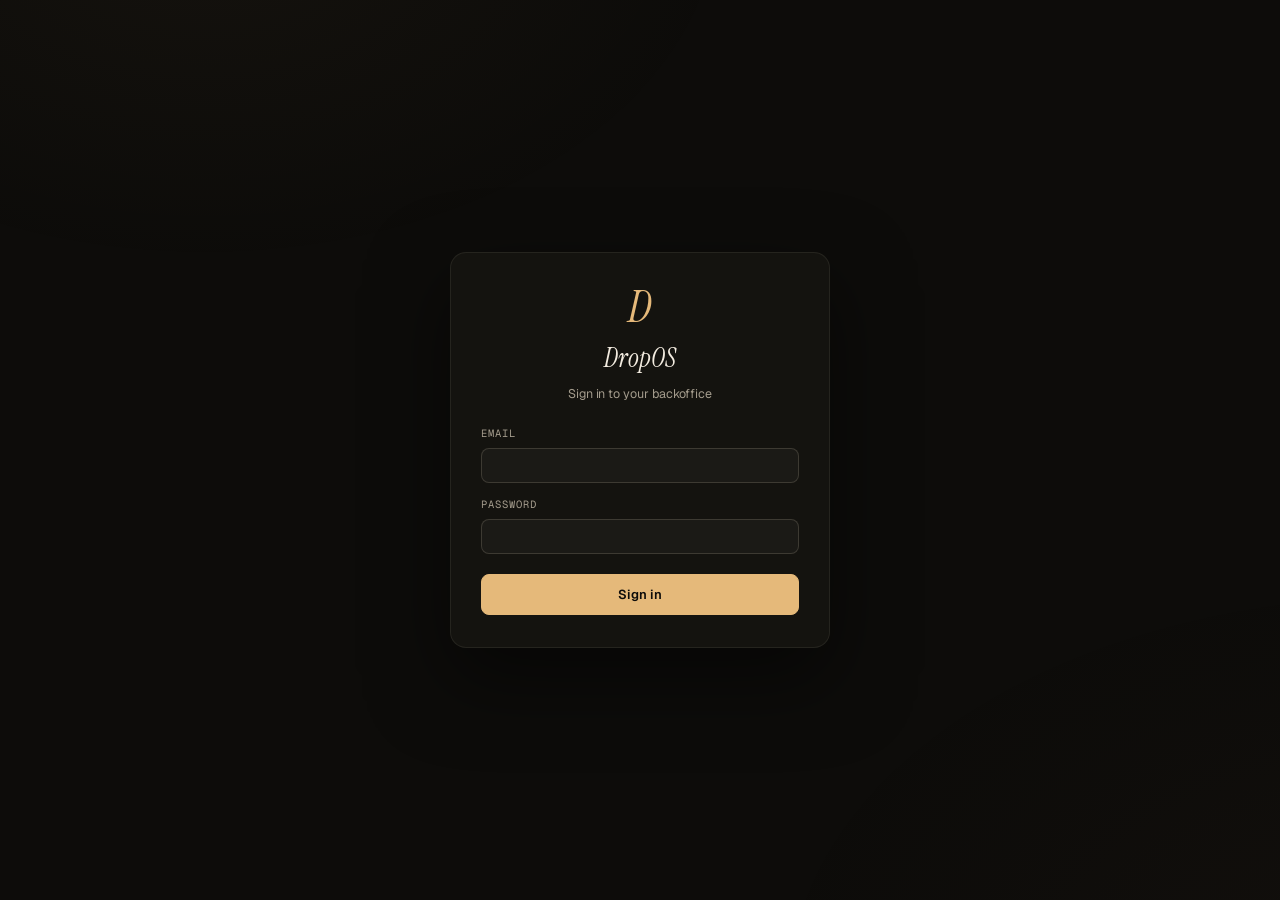
==== backend/frontend/index.html @ 2f413ad0 "Harden the Instagram direct-login backend (device profile, session reuse, backoff, quiet hours) Reco" ====
<!DOCTYPE html>
<html lang="en">
<head>
<meta charset="UTF-8"/>
<meta name="viewport" content="width=device-width, initial-scale=1.0"/>
<meta name="facebook-domain-verification" content="j7951adl3nuj47yqd16stuue1bw55e" />
<meta name="color-scheme" content="dark"/>
<title>DropOS</title>
<link rel="preconnect" href="https://fonts.googleapis.com"/>
<link rel="preconnect" href="https://fonts.gstatic.com" crossorigin/>
<link href="https://fonts.googleapis.com/css2?family=Instrument+Serif:ital@0;1&family=Geist:wght@300;400;500;600;700&family=Geist+Mono:wght@400;500;600&display=swap" rel="stylesheet"/>
<link rel="stylesheet" href="assets/styles.css?v=24"/>
</head>
<body>
<div id="app">
  <nav id="sidebar">
    <div class="sidebar-logo" onclick="navigate('home')">
      <span class="logo-mark">D</span>
      <span class="logo-name">DropOS</span>
    </div>
    <div class="nav" id="nav"></div>
    <div class="sidebar-footer">
      <div id="sidebar-autopilot"></div>
      <div class="status-row">
        <div class="status-dot" id="status-dot"></div>
        <span class="status-txt" id="status-label">Idle</span>
      </div>
    </div>
  </nav>

  <div id="main">
    <div class="topbar">
      <div class="topbar-titles">
        <span class="page-title" id="page-title">Home</span>
        <span class="page-sub"  id="page-sub"></span>
      </div>
      <div id="topbar-actions"></div>
    </div>
    <div id="content"></div>
  </div>
</div>
<div id="toast-container"></div>

<script src="assets/core.js?v=24"></script>
<script src="assets/products.js?v=24"></script>
<script src="assets/home.js?v=24"></script>
<script src="assets/review.js?v=24"></script>
<script src="assets/posts.js?v=24"></script>
<script src="assets/inbox.js?v=24"></script>
<script src="assets/brands.js?v=24"></script>
<script src="assets/scans.js?v=24"></script>
<script src="assets/analytics.js?v=24"></script>
<script src="assets/assistant.js?v=24"></script>
<script src="assets/settings.js?v=24"></script>
<script>bootApp();</script>
</body>
</html>
---- backend/frontend/assets/styles.css ----
/* ═══════════════════════════════════════════════════════════════════════════
   DropOS — styles (warm-dark, honey-gold accent)
   ═══════════════════════════════════════════════════════════════════════════ */
*, *::before, *::after { box-sizing: border-box; margin: 0; padding: 0; }

:root {
  --bg:   #0d0c0a;
  --s1:   #14130f;
  --s2:   #1b1a16;
  --s3:   #24221d;
  --s4:   #2c2924;
  --b1:   rgba(232, 220, 196, 0.08);
  --b2:   rgba(232, 220, 196, 0.16);

  --accent:  #e5b97a;
  --ac-dim:  rgba(229, 185, 122, 0.14);
  --ac-glow: rgba(229, 185, 122, 0.30);

  --green:   #a8c4a2;  --green-d: rgba(168, 196, 162, 0.13);
  --red:     #d18d6d;  --red-d:   rgba(209, 141, 109, 0.13);
  --amber:   #e5b97a;  --amber-d: rgba(229, 185, 122, 0.14);
  --blue:    #b39bc1;  --blue-d:  rgba(179, 155, 193, 0.14);
  --hot:     #e8a0b0;  --hot-d:   rgba(232, 160, 176, 0.14);

  --t1: #f3ece0; --t2: #d8cfbf; --t3: #a39b8c; --t4: #6f6a5f;

  --ff-d: 'Instrument Serif', 'Times New Roman', serif;
  --ff-b: 'Geist', -apple-system, BlinkMacSystemFont, 'Segoe UI', sans-serif;
  --ff-m: 'Geist Mono', ui-monospace, SFMono-Regular, monospace;

  --r: 8px; --r-lg: 12px; --r-xl: 16px;
  --ease: cubic-bezier(0.22, 1, 0.36, 1);
  --sidebar: 224px;
}

html, body { height: 100%; }
body {
  background: var(--bg); color: var(--t1);
  font-family: var(--ff-b); font-size: 13px; line-height: 1.5;
  -webkit-font-smoothing: antialiased; letter-spacing: -0.005em;
}
body::before {
  content: ""; position: fixed; inset: 0; pointer-events: none; z-index: 0;
  background:
    radial-gradient(900px 600px at 16% -10%, rgba(229,185,122,0.04), transparent 60%),
    radial-gradient(1100px 700px at 110% 110%, rgba(209,141,109,0.03), transparent 60%);
}
a { color: var(--accent); }
code { font-family: var(--ff-m); font-size: 0.92em; background: var(--s3); padding: 1px 5px; border-radius: 4px; color: var(--t2); }
.mono { font-family: var(--ff-m); }
.muted { color: var(--t3); }
.ok-txt { color: var(--green); } .warn-txt { color: var(--amber); } .err-txt { color: var(--red); }
.good { color: var(--green); }

/* ── Shell ──────────────────────────────────────────────────────────────── */
#app { position: relative; z-index: 1; display: flex; height: 100vh; overflow: hidden; }
#sidebar {
  width: var(--sidebar); flex-shrink: 0; height: 100%;
  background: var(--s1); border-right: 1px solid var(--b1);
  display: flex; flex-direction: column; z-index: 100;
}
.sidebar-logo { padding: 18px 20px 14px; display: flex; align-items: center; gap: 10px; cursor: pointer; }
.logo-mark { font-family: var(--ff-d); font-style: italic; font-size: 28px; line-height: 1; color: var(--accent); }
.logo-name { font-size: 12px; font-weight: 600; letter-spacing: 0.2em; text-transform: uppercase; color: var(--t1); }
.nav { flex: 1; padding: 6px 10px; display: flex; flex-direction: column; gap: 2px; overflow-y: auto; }
.nav-item {
  display: flex; align-items: center; gap: 10px; width: 100%;
  background: none; border: none; color: var(--t3); cursor: pointer;
  padding: 9px 12px; border-radius: var(--r); font-family: var(--ff-b); font-size: 13px; text-align: left;
  transition: background .15s, color .15s;
}
.nav-item .ic { width: 17px; height: 17px; flex-shrink: 0; }
.nav-item .lbl { flex: 1; }
.nav-item:hover { background: var(--s2); color: var(--t1); }
.nav-item.active { background: var(--s3); color: var(--t1); }
.nav-item.active .ic { color: var(--accent); }
.nav-n { font-family: var(--ff-m); font-size: 10px; background: var(--s4); color: var(--t2); border-radius: 999px; padding: 1px 7px; min-width: 22px; text-align: center; }
.nav-n.hot { background: var(--hot-d); color: var(--hot); }
.sidebar-footer { padding: 12px 14px 14px; border-top: 1px solid var(--b1); display: flex; flex-direction: column; gap: 8px; }
.ap-pill {
  display: flex; align-items: center; gap: 8px; width: 100%; text-align: left;
  background: var(--s2); border: 1px solid var(--b1); border-radius: var(--r); padding: 8px 10px;
  color: var(--t2); font-size: 12px; cursor: pointer; font-family: var(--ff-b);
}
.ap-pill:hover { border-color: var(--b2); }
.ap-dot { width: 8px; height: 8px; border-radius: 50%; background: var(--t4); flex-shrink: 0; }
.ap-pill.on .ap-dot { background: var(--green); box-shadow: 0 0 0 3px rgba(168,196,162,.18); animation: pulse 2.4s infinite; }
.ap-pill.on { color: var(--t1); }
.ap-needs { width: 100%; background: var(--amber-d); color: var(--amber); border: 1px solid rgba(229,185,122,.2); border-radius: var(--r); padding: 6px 10px; font-size: 11.5px; cursor: pointer; font-family: var(--ff-b); }
.status-row { display: flex; align-items: center; gap: 8px; font-size: 11px; color: var(--t4); font-family: var(--ff-m); padding: 0 2px; }
.status-dot { width: 6px; height: 6px; border-radius: 50%; background: var(--t4); }
.status-dot.on { background: var(--amber); animation: blink 1.4s infinite; }
@keyframes pulse { 0%,100% { box-shadow: 0 0 0 3px rgba(168,196,162,.18); } 50% { box-shadow: 0 0 0 6px rgba(168,196,162,.06); } }
@keyframes blink { 0%,100% { opacity: 1 } 50% { opacity: .35 } }

#main { flex: 1; min-width: 0; display: flex; flex-direction: column; height: 100%; }
.topbar {
  height: 58px; flex-shrink: 0; padding: 0 28px;
  display: flex; align-items: center; justify-content: space-between; gap: 16px;
  border-bottom: 1px solid var(--b1); background: rgba(13,12,10,.6); backdrop-filter: blur(8px);
}
.topbar-titles { display: flex; align-items: baseline; gap: 12px; min-width: 0; }
.page-title { font-family: var(--ff-d); font-style: italic; font-size: 24px; font-weight: 400; color: var(--t1); letter-spacing: -0.01em; }
.page-sub { font-size: 12px; color: var(--t3); white-space: nowrap; overflow: hidden; text-overflow: ellipsis; }
#topbar-actions { display: flex; align-items: center; gap: 8px; flex-shrink: 0; }
#content { flex: 1; overflow-y: auto; padding: 22px 28px 60px; }
#content.fade { animation: fadeIn .2s var(--ease); }
@keyframes fadeIn { from { opacity: 0; transform: translateY(4px); } to { opacity: 1; transform: none; } }
.loading { color: var(--t3); font-size: 12px; padding: 48px 0; text-align: center; font-family: var(--ff-m); }

/* ── Tabs / toolbar / filters ─────────────────────────────────────────────── */
.tabs { display: flex; gap: 2px; margin-bottom: 18px; border-bottom: 1px solid var(--b1); }
.tab {
  background: none; border: none; border-bottom: 2px solid transparent; margin-bottom: -1px;
  color: var(--t3); padding: 9px 14px; font-size: 13px; cursor: pointer; font-family: var(--ff-b);
  display: inline-flex; align-items: center; gap: 7px; transition: color .15s, border-color .15s;
}
.tab:hover { color: var(--t1); }
.tab.active { color: var(--t1); border-bottom-color: var(--accent); }
.tab-n { font-family: var(--ff-m); font-size: 10px; background: var(--s3); color: var(--t2); border-radius: 999px; padding: 1px 7px; }
.tab.active .tab-n { background: var(--ac-dim); color: var(--accent); }

.toolbar { display: flex; align-items: center; justify-content: space-between; gap: 12px; margin-bottom: 16px; flex-wrap: wrap; }
.toolbar-l, .toolbar-r { display: flex; align-items: center; gap: 8px; flex-wrap: wrap; }
.toolbar-count { font-size: 12px; color: var(--t3); }
.toolbar-count b { color: var(--t1); font-weight: 600; }
.fchip {
  background: var(--s2); border: 1px solid var(--b1); color: var(--t3);
  border-radius: 999px; padding: 4px 11px; font-size: 11.5px; cursor: pointer; font-family: var(--ff-b);
  transition: all .15s;
}
.fchip b { color: var(--t1); font-weight: 600; margin-left: 2px; }
.fchip:hover { color: var(--t1); border-color: var(--b2); }
.fchip.active { background: var(--ac-dim); color: var(--accent); border-color: rgba(229,185,122,.35); }
.fchip.active b { color: var(--accent); }
.seg { display: inline-flex; background: var(--s3); border: 1px solid var(--b1); border-radius: 999px; padding: 2px; }
.seg button { background: none; border: none; color: var(--t3); padding: 4px 11px; border-radius: 999px; font-size: 11px; cursor: pointer; font-family: var(--ff-b); }
.seg button.active { background: var(--s1); color: var(--t1); }
.search {
  background: var(--s2); border: 1px solid var(--b1); color: var(--t1); border-radius: 999px;
  padding: 6px 14px; font-size: 12px; width: 240px; font-family: var(--ff-b); outline: none;
}
.search:focus { border-color: var(--accent); }
.sel-sm { background: var(--s2); color: var(--t1); border: 1px solid var(--b2); border-radius: var(--r); padding: 6px 10px; font-size: 12px; font-family: var(--ff-b); }
.more { text-align: center; margin-top: 20px; }
.hotkey-hint { text-align: center; font-size: 11px; color: var(--t4); margin-top: 22px; font-family: var(--ff-m); }
.hotkey-hint b { color: var(--t3); }

.hint { background: var(--s1); border: 1px solid var(--b1); border-left: 3px solid var(--t4); border-radius: var(--r); padding: 10px 14px; font-size: 12px; color: var(--t2); line-height: 1.6; margin-bottom: 14px; }
.hint.ok { border-left-color: var(--green); }
.hint.warn { border-left-color: var(--amber); }
.hint.info { border-left-color: var(--blue); }

/* ── Buttons ─────────────────────────────────────────────────────────────── */
.btn {
  display: inline-flex; align-items: center; justify-content: center; gap: 6px;
  background: var(--s3); border: 1px solid var(--b2); color: var(--t1);
  padding: 8px 14px; border-radius: var(--r); font-family: var(--ff-b); font-size: 12.5px; font-weight: 500;
  cursor: pointer; transition: background .15s, border-color .15s, transform .1s, opacity .15s; white-space: nowrap;
}
.btn .ic { width: 13px; height: 13px; }
.btn:hover { background: var(--s4); border-color: var(--t4); }
.btn:active { transform: translateY(1px); }
.btn:disabled { opacity: .45; cursor: not-allowed; }
.btn-sm { padding: 5px 10px; font-size: 11.5px; }
.btn-primary { background: var(--accent); color: var(--bg); border-color: var(--accent); font-weight: 600; }
.btn-primary:hover { background: #f0c88a; border-color: #f0c88a; }
.btn-green { background: var(--green-d); color: var(--green); border-color: rgba(168,196,162,.3); }
.btn-green:hover { background: rgba(168,196,162,.22); }
.btn-danger { background: var(--red); color: var(--bg); border-color: var(--red); }
.btn-danger:hover { background: #dc9a7b; }
.btn-danger-ghost { background: transparent; color: var(--red); border-color: rgba(209,141,109,.3); }
.btn-danger-ghost:hover { background: var(--red-d); }
.btn-amber { background: var(--amber-d); color: var(--amber); border-color: rgba(229,185,122,.3); }
.btn-ghost { background: transparent; border-color: transparent; color: var(--t2); }
.btn-ghost:hover { background: var(--s2); }
.btn-collage { background: var(--blue-d); color: var(--blue); border-color: rgba(179,155,193,.35); }

/* ── Chips / badges / score ─────────────────────────────────────────────── */
.chip { display: inline-flex; align-items: center; gap: 4px; font-family: var(--ff-m); font-size: 9.5px; letter-spacing: .06em; text-transform: uppercase; padding: 2px 7px; border-radius: 999px; border: 1px solid transparent; line-height: 1.5; white-space: nowrap; }
.v-top     { background: var(--blue-d);  color: var(--blue);  border-color: rgba(179,155,193,.3); }
.v-strong  { background: var(--green-d); color: var(--green); border-color: rgba(168,196,162,.28); }
.v-pending { background: var(--s3);      color: var(--t3);    border-color: var(--b2); }
.v-reject  { background: var(--red-d);   color: var(--red);   border-color: rgba(209,141,109,.28); }
.v-text    { background: var(--amber-d); color: var(--amber); border-color: rgba(229,185,122,.3); }
.v-live    { background: var(--blue-d);  color: var(--blue);  border-color: rgba(179,155,193,.3); }
.v-next    { background: var(--accent);  color: var(--bg);    border-color: var(--accent); font-weight: 600; }
.v-hot     { background: var(--hot-d);   color: var(--hot);   border-color: rgba(232,160,176,.3); }
.badge { display: inline-flex; align-items: center; font-family: var(--ff-m); font-size: 10px; letter-spacing: .04em; text-transform: uppercase; padding: 2px 8px; border-radius: 999px; border: 1px solid transparent; }
.badge-gray   { background: var(--s3); color: var(--t3); border-color: var(--b1); }
.badge-green  { background: var(--green-d); color: var(--green); }
.badge-red    { background: var(--red-d); color: var(--red); }
.badge-amber  { background: var(--amber-d); color: var(--amber); }
.badge-blue   { background: var(--blue-d); color: var(--blue); }
.badge-purple { background: var(--blue-d); color: var(--blue); }
.score-pill {
  display: inline-flex; align-items: center; justify-content: center;
  font-family: var(--ff-d); font-style: italic; font-size: 17px; line-height: 1;
  min-width: 40px; padding: 5px 8px; border-radius: 999px;
  background: rgba(13,12,10,.78); backdrop-filter: blur(4px); border: 1px solid rgba(255,255,255,.08);
}
.score-pill.sm { font-size: 13px; min-width: 34px; padding: 3px 7px; background: var(--s3); }
.score-pill.hi  { color: var(--green); }
.score-pill.mi  { color: var(--accent); }
.score-pill.lo  { color: var(--t2); }
.score-pill.bad { color: var(--t4); }

/* ── Cards ──────────────────────────────────────────────────────────────── */
.card { background: var(--s1); border: 1px solid var(--b1); border-radius: var(--r-lg); padding: 18px 20px; }
.card.danger { border-color: rgba(209,141,109,.3); }
.card-hd { display: flex; align-items: center; justify-content: space-between; gap: 10px; margin-bottom: 14px; }
.card-hd h3 { font-family: var(--ff-d); font-style: italic; font-size: 19px; font-weight: 400; color: var(--t1); }
.card-title { font-family: var(--ff-d); font-style: italic; font-size: 19px; font-weight: 400; margin-bottom: 14px; }
.card-sm { background: var(--s2); border: 1px solid var(--b1); border-radius: var(--r); padding: 12px 14px; }
.table-card { padding: 0; overflow: hidden; }
.kv { display: flex; align-items: center; gap: 10px; font-size: 12.5px; color: var(--t2); margin-bottom: 8px; }
.kv > span:first-child { flex: 1; }
.kv-list div { display: flex; justify-content: space-between; gap: 12px; font-size: 12px; padding: 6px 0; border-bottom: 1px solid var(--b1); }
.kv-list div:last-child { border-bottom: none; }
.kv-list span { color: var(--t3); }
.kv-list b { color: var(--t1); font-weight: 500; text-align: right; word-break: break-all; }
.two { display: grid; grid-template-columns: 1fr 1fr; gap: 18px; }
.row { display: flex; align-items: center; gap: 8px; flex-wrap: wrap; }

/* ── Forms ──────────────────────────────────────────────────────────────── */
input[type=text], input[type=password], input[type=number], input[type=email], input[type=search], textarea, select {
  width: 100%; background: var(--s2); border: 1px solid var(--b2); color: var(--t1);
  border-radius: var(--r); padding: 8px 11px; font-family: var(--ff-b); font-size: 13px; outline: none;
  transition: border-color .15s, box-shadow .15s;
}
input:focus, textarea:focus, select:focus { border-color: var(--accent); box-shadow: 0 0 0 3px rgba(229,185,122,.12); }
input::placeholder, textarea::placeholder { color: var(--t4); }
textarea { resize: vertical; line-height: 1.5; }
select { appearance: none; background-image: linear-gradient(45deg, transparent 50%, var(--t3) 50%), linear-gradient(135deg, var(--t3) 50%, transparent 50%); background-position: calc(100% - 16px) 50%, calc(100% - 11px) 50%; background-size: 5px 5px; background-repeat: no-repeat; padding-right: 30px; }
.form-group { margin-bottom: 12px; }
.form-group > label { display: block; font-size: 10.5px; color: var(--t3); text-transform: uppercase; letter-spacing: .1em; font-family: var(--ff-m); margin-bottom: 5px; }
.form-row { display: grid; grid-template-columns: 1fr 1fr; gap: 12px; }
.form-row > .form-group { margin-bottom: 12px; }
.help { font-size: 11px; color: var(--t3); line-height: 1.6; margin-top: 5px; }
.check { display: flex; align-items: center; gap: 8px; font-size: 12.5px; color: var(--t2); cursor: pointer; user-select: none; margin: 6px 0; }
.check input { width: 15px; height: 15px; accent-color: var(--accent); }
.input-group { margin-bottom: 14px; }
.input-group > label { display: block; font-size: 10.5px; color: var(--t3); text-transform: uppercase; letter-spacing: .1em; font-family: var(--ff-m); margin-bottom: 6px; }
.switch { position: relative; display: inline-block; width: 38px; height: 22px; flex-shrink: 0; }
.switch.sm { width: 32px; height: 18px; }
.switch input { opacity: 0; width: 0; height: 0; }
.slider { position: absolute; inset: 0; background: var(--s4); border: 1px solid var(--b2); border-radius: 999px; cursor: pointer; transition: .2s; }
.slider::before { content: ""; position: absolute; width: 16px; height: 16px; left: 2px; top: 2px; background: var(--t3); border-radius: 50%; transition: .2s; }
.switch.sm .slider::before { width: 12px; height: 12px; }
.switch input:checked + .slider { background: var(--accent); border-color: var(--accent); }
.switch input:checked + .slider::before { transform: translateX(16px); background: var(--bg); }
.switch.sm input:checked + .slider::before { transform: translateX(14px); }
details.adv { margin-top: 10px; border-top: 1px solid var(--b1); padding-top: 10px; }
details.adv summary { cursor: pointer; font-size: 12px; color: var(--t3); list-style: none; }
details.adv summary::-webkit-details-marker { display: none; }
details.adv summary::before { content: "▸ "; color: var(--t4); }
details.adv[open] summary::before { content: "▾ "; }
details.adv[open] summary { margin-bottom: 10px; }
.steps { padding-left: 18px; font-size: 12px; color: var(--t2); line-height: 1.8; }
.rules { display: flex; flex-direction: column; gap: 6px; margin: 8px 0; }
.rule-row { display: grid; grid-template-columns: 1fr 1.4fr auto; gap: 6px; align-items: center; }
.log-row { font-size: 11px; padding: 4px 0; border-bottom: 1px solid var(--b1); color: var(--t2); }

/* ── Empty / toasts ─────────────────────────────────────────────────────── */
.empty { text-align: center; padding: 60px 24px; }
.empty.small { padding: 30px; font-size: 12px; color: var(--t3); }
.empty-icon { font-size: 30px; margin-bottom: 12px; display: block; opacity: .2; font-family: var(--ff-d); }
.empty h3 { font-family: var(--ff-d); font-style: italic; font-size: 24px; font-weight: 400; color: var(--t2); margin-bottom: 6px; }
.empty p  { font-size: 12.5px; color: var(--t3); line-height: 1.6; max-width: 520px; margin: 0 auto; }
.empty-actions { display: flex; gap: 8px; justify-content: center; margin-top: 16px; }
#toast-container { position: fixed; top: 18px; right: 18px; z-index: 500; display: flex; flex-direction: column; gap: 8px; max-width: 420px; }
.toast { background: var(--s2); border: 1px solid var(--b2); border-radius: var(--r); padding: 11px 16px; font-size: 12.5px; animation: fadeUp .18s ease; box-shadow: 0 8px 32px rgba(0,0,0,.5); line-height: 1.5; }
.toast.success { border-color: rgba(168,196,162,.3); color: var(--green); }
.toast.error   { border-color: rgba(209,141,109,.3); color: var(--red); }
.toast.info    { border-color: rgba(179,155,193,.3); color: var(--t1); }
.toast.out { opacity: 0; transform: translateY(-6px); transition: all .25s; }
@keyframes fadeUp { from { transform: translateY(-6px); opacity: 0 } to { transform: none; opacity: 1 } }
::-webkit-scrollbar { width: 5px; height: 5px; }
::-webkit-scrollbar-track { background: transparent; }
::-webkit-scrollbar-thumb { background: var(--s4); border-radius: 3px; }

/* ── Home: Autopilot ────────────────────────────────────────────────────── */
.ap-hero {
  display: flex; align-items: center; justify-content: space-between; gap: 24px;
  background: linear-gradient(135deg, var(--s2), var(--s1)); border: 1px solid var(--b1);
  border-radius: var(--r-xl); padding: 24px 28px; margin-bottom: 18px; position: relative; overflow: hidden;
}
.ap-hero.on { border-color: rgba(168,196,162,.25); }
.ap-hero.on::after { content: ""; position: absolute; inset: 0; pointer-events: none; background: radial-gradient(600px 200px at 10% 0%, rgba(168,196,162,.08), transparent 70%); }
.ap-hero-title { display: flex; align-items: center; gap: 12px; margin-bottom: 6px; }
.ap-hero-title h2 { font-family: var(--ff-d); font-style: italic; font-size: 30px; font-weight: 400; }
.ap-hero p { font-size: 13px; color: var(--t3); max-width: 640px; line-height: 1.6; }
.ap-big-dot { width: 12px; height: 12px; border-radius: 50%; background: var(--t4); }
.ap-hero.on .ap-big-dot { background: var(--green); box-shadow: 0 0 0 4px rgba(168,196,162,.18); animation: pulse 2.4s infinite; }
.ap-master { position: relative; width: 120px; height: 52px; border-radius: 999px; border: 1px solid var(--b2); background: var(--s4); cursor: pointer; flex-shrink: 0; transition: background .25s, border-color .25s; }
.ap-master-knob { position: absolute; top: 4px; left: 4px; width: 42px; height: 42px; border-radius: 50%; background: var(--t3); transition: transform .25s var(--ease), background .25s; }
.ap-master-lbl { position: absolute; right: 18px; top: 0; bottom: 0; display: flex; align-items: center; font-family: var(--ff-m); font-size: 13px; letter-spacing: .12em; color: var(--t3); transition: .25s; }
.ap-master.on { background: var(--green); border-color: var(--green); }
.ap-master.on .ap-master-knob { transform: translateX(68px); background: var(--bg); }
.ap-master.on .ap-master-lbl { right: auto; left: 20px; color: var(--bg); font-weight: 600; }

.stage-flow { display: flex; align-items: stretch; gap: 0; margin-bottom: 18px; overflow-x: auto; padding-bottom: 4px; }
.stage-arrow { display: flex; align-items: center; color: var(--t4); padding: 0 6px; font-size: 18px; flex-shrink: 0; }
.stage {
  flex: 1; min-width: 160px; background: var(--s1); border: 1px solid var(--b1); border-radius: var(--r-lg);
  padding: 14px 14px 12px; display: flex; flex-direction: column; gap: 6px; position: relative; transition: border-color .15s;
}
.stage:hover { border-color: var(--b2); }
.stage-top { display: flex; align-items: center; justify-content: space-between; }
.stage-ic { width: 30px; height: 30px; border-radius: 9px; background: var(--s3); display: flex; align-items: center; justify-content: center; color: var(--t3); }
.stage-ic .ic { width: 15px; height: 15px; }
.stage.active .stage-ic { background: var(--green-d); color: var(--green); }
.stage.setup  .stage-ic { background: var(--amber-d); color: var(--amber); }
.stage-label { font-weight: 600; font-size: 13px; color: var(--t1); margin-top: 4px; }
.stage-state { display: flex; align-items: center; gap: 6px; font-size: 11px; color: var(--t3); font-family: var(--ff-m); }
.stage-state .dot { width: 6px; height: 6px; border-radius: 50%; background: var(--t4); }
.stage.active .stage-state { color: var(--green); } .stage.active .stage-state .dot { background: var(--green); }
.stage.setup  .stage-state { color: var(--amber); } .stage.setup  .stage-state .dot { background: var(--amber); }
.stage-detail { font-size: 11.5px; color: var(--t3); line-height: 1.5; min-height: 34px; }
.stage-foot { display: flex; justify-content: space-between; gap: 8px; font-size: 11px; font-family: var(--ff-m); color: var(--t4); margin-top: auto; padding-top: 6px; border-top: 1px solid var(--b1); }
.stage-today { color: var(--t2); }
.stage-fix { margin-top: 6px; background: var(--amber-d); border: 1px solid rgba(229,185,122,.3); color: var(--amber); border-radius: var(--r); padding: 6px 8px; font-size: 11px; text-align: left; cursor: pointer; font-family: var(--ff-b); line-height: 1.4; }
.stage-fix:hover { background: rgba(229,185,122,.24); }

.home-grid { display: grid; grid-template-columns: 1.1fr 1fr; grid-template-areas: "needs today" "activity activity"; gap: 16px; }
.needs-card { grid-area: needs; } .today-card { grid-area: today; } .activity-card { grid-area: activity; }
.needs-list { list-style: none; }
.needs-list li { display: flex; align-items: center; gap: 12px; padding: 10px 8px; border-radius: var(--r); cursor: pointer; border-bottom: 1px solid var(--b1); }
.needs-list li:last-child { border-bottom: none; }
.needs-list li:hover { background: var(--s2); }
.needs-ic { width: 30px; height: 30px; border-radius: 9px; display: flex; align-items: center; justify-content: center; background: var(--s3); color: var(--t2); flex-shrink: 0; }
.needs-ic .ic { width: 15px; height: 15px; }
.needs-ic.lead { background: var(--hot-d); color: var(--hot); }
.needs-ic.error { background: var(--red-d); color: var(--red); }
.needs-ic.config { background: var(--amber-d); color: var(--amber); }
.needs-ic.review, .needs-ic.clean { background: var(--blue-d); color: var(--blue); }
.needs-txt { flex: 1; font-size: 13px; color: var(--t2); }
.needs-txt b { color: var(--t1); font-weight: 600; }
.needs-go { color: var(--t4); font-size: 18px; }
.needs-empty { display: flex; align-items: center; gap: 8px; color: var(--green); font-size: 13px; padding: 14px 4px; }
.needs-empty svg { width: 14px; height: 14px; }
.today-grid { display: grid; grid-template-columns: repeat(4, 1fr); gap: 8px; }
.today-stat { background: var(--s2); border: 1px solid var(--b1); border-radius: var(--r); padding: 10px 12px; }
.ts-val { font-family: var(--ff-d); font-style: italic; font-size: 24px; line-height: 1; color: var(--t1); }
.ts-lbl { font-size: 10.5px; color: var(--t3); margin-top: 4px; }
.today-stat.ok .ts-val { color: var(--green); } .today-stat.info .ts-val { color: var(--blue); }
.today-stat.hot .ts-val { color: var(--hot); } .today-stat.err .ts-val { color: var(--red); }
.today-pipeline { display: flex; flex-wrap: wrap; gap: 6px 18px; margin-top: 14px; font-size: 12px; color: var(--t3); }
.today-pipeline b { color: var(--t1); }
.act-list { list-style: none; max-height: 420px; overflow-y: auto; }
.act { display: flex; align-items: flex-start; gap: 10px; padding: 8px 6px; border-bottom: 1px solid var(--b1); font-size: 12.5px; }
.act:last-child { border-bottom: none; }
.act:hover { background: var(--s2); }
.act-dot { width: 7px; height: 7px; border-radius: 50%; background: var(--t4); margin-top: 6px; flex-shrink: 0; }
.act.ok .act-dot { background: var(--green); } .act.info .act-dot { background: var(--blue); }
.act.err .act-dot { background: var(--red); } .act.hot .act-dot { background: var(--hot); }
.act.muted .act-dot { background: var(--t4); } .act.muted .act-msg { color: var(--t3); }
.act.err .act-msg { color: var(--red); }
.act-msg { flex: 1; color: var(--t2); line-height: 1.5; }
.act-time { font-family: var(--ff-m); font-size: 10.5px; color: var(--t4); white-space: nowrap; margin-top: 2px; }
.act-empty { color: var(--t3); font-size: 12px; padding: 20px 4px; }

/* ── Product grid & card ─────────────────────────────────────────────────── */
.product-grid { display: grid; grid-template-columns: repeat(auto-fill, minmax(232px, 1fr)); gap: 14px; }
.product-card {
  background: var(--s1); border: 1px solid var(--b1); border-radius: var(--r-lg); overflow: hidden;
  display: flex; flex-direction: column; cursor: pointer; position: relative;
  transition: transform .18s var(--ease), border-color .18s, box-shadow .18s;
}
.product-card:hover { transform: translateY(-2px); border-color: var(--b2); box-shadow: 0 10px 30px rgba(0,0,0,.45); }
.product-card.selected { border-color: var(--accent); box-shadow: 0 0 0 1px var(--accent), 0 10px 30px rgba(0,0,0,.4); }
.product-card.active-row { outline: 2px solid var(--accent); outline-offset: 2px; }
.pcard-img-wrap { position: relative; aspect-ratio: 1; background: var(--s3); overflow: hidden; }
.pcard-img { width: 100%; height: 100%; object-fit: cover; display: block; transition: transform .35s var(--ease); }
.product-card:hover .pcard-img { transform: scale(1.03); }
.pcard-placeholder { position: absolute; inset: 0; display: flex; align-items: center; justify-content: center; color: var(--t4); font-family: var(--ff-m); font-size: 11px; text-transform: uppercase; letter-spacing: .12em; }
.pcard-top { position: absolute; top: 10px; left: 10px; display: flex; align-items: center; gap: 6px; }
.pcard-check { position: absolute; top: 10px; right: 10px; width: 26px; height: 26px; border-radius: 8px; border: 1px solid rgba(255,255,255,.25); background: rgba(13,12,10,.55); color: transparent; cursor: pointer; display: flex; align-items: center; justify-content: center; backdrop-filter: blur(4px); transition: all .15s; }
.pcard-check:hover { border-color: var(--accent); color: var(--accent); }
.pcard-check.on { background: var(--accent); border-color: var(--accent); color: var(--bg); }
.pcard-body { padding: 12px 14px 12px; display: flex; flex-direction: column; gap: 5px; flex: 1; }
.pcard-row { display: flex; align-items: center; justify-content: space-between; gap: 8px; min-height: 18px; }
.dims { display: flex; align-items: flex-end; gap: 2px; height: 14px; }
.dim { width: 5px; height: 100%; background: var(--s3); border-radius: 2px; position: relative; overflow: hidden; }
.dim i { position: absolute; bottom: 0; left: 0; right: 0; background: var(--accent); opacity: .8; border-radius: 2px; }
.pcard-name { font-size: 13.5px; font-weight: 600; color: var(--t1); line-height: 1.35; display: -webkit-box; -webkit-line-clamp: 2; -webkit-box-orient: vertical; overflow: hidden; }
.pcard-sub { font-size: 11px; color: var(--t3); line-height: 1.4; display: -webkit-box; -webkit-line-clamp: 1; -webkit-box-orient: vertical; overflow: hidden; }
.pcard-meta { font-size: 11px; color: var(--t4); font-family: var(--ff-m); white-space: nowrap; overflow: hidden; text-overflow: ellipsis; }
.pcard-pricing { display: flex; align-items: baseline; gap: 8px; flex-wrap: wrap; margin-top: 4px; font-size: 11px; color: var(--t3); }
.p-sell { font-family: var(--ff-d); font-style: italic; font-size: 20px; color: var(--t1); line-height: 1; }
.p-cost { font-family: var(--ff-m); }
.p-margin { font-family: var(--ff-m); background: var(--s3); border-radius: 999px; padding: 1px 7px; color: var(--t2); }
.p-margin.good { background: var(--green-d); color: var(--green); }
.p-social { margin-left: auto; font-family: var(--ff-m); }
.editable { cursor: text; }
.editable input { font-size: 13px; padding: 4px 6px; }
.pcard-actions { display: flex; border-top: 1px solid var(--b1); }
.pca { flex: 1; background: transparent; border: none; border-right: 1px solid var(--b1); color: var(--t2); padding: 10px 8px; font-size: 12px; font-weight: 500; cursor: pointer; font-family: var(--ff-b); display: flex; align-items: center; justify-content: center; gap: 6px; transition: background .15s, color .15s; }
.pca:last-child { border-right: none; }
.pca .ic { width: 13px; height: 13px; }
.pca-approve { color: var(--green); } .pca-approve:hover { background: var(--green-d); }
.pca-post { color: var(--accent); } .pca-post:hover { background: var(--ac-dim); }
.pca-ghost { flex: 0 0 auto; padding: 10px 12px; color: var(--t3); } .pca-ghost:hover { background: var(--s2); color: var(--t1); }
.pca-reject { flex: 0 0 44px; color: var(--t3); } .pca-reject:hover { background: var(--red-d); color: var(--red); }
.clean-spinner { display: inline-block; width: 10px; height: 10px; border: 2px solid var(--green); border-right-color: transparent; border-radius: 50%; animation: spin .7s linear infinite; }
@keyframes spin { to { transform: rotate(360deg); } }

.selection-bar {
  position: fixed; bottom: 22px; left: 50%; transform: translateX(-50%);
  background: var(--s2); border: 1px solid var(--b2); border-radius: 999px; padding: 8px 10px 8px 18px;
  display: flex; align-items: center; gap: 10px; z-index: 90; box-shadow: 0 14px 40px rgba(0,0,0,.55); animation: fadeUp .18s ease;
}

/* ── Tables ──────────────────────────────────────────────────────────────── */
.table { width: 100%; border-collapse: collapse; font-size: 12.5px; }
.table th { text-align: left; font-size: 10.5px; color: var(--t4); text-transform: uppercase; letter-spacing: .08em; font-family: var(--ff-m); font-weight: 500; padding: 10px 12px; border-bottom: 1px solid var(--b1); }
.table td { padding: 9px 12px; border-bottom: 1px solid var(--b1); vertical-align: middle; color: var(--t2); }
.table tr:last-child td { border-bottom: none; }
.table tbody tr:hover { background: rgba(255,255,255,.015); }
.table tr.editing { background: var(--s2); }
.td-thumb { width: 56px; cursor: pointer; }
.td-thumb img { width: 44px; height: 44px; object-fit: cover; border-radius: 8px; display: block; background: var(--s3); }
.td-name { cursor: pointer; min-width: 180px; }
.tname { font-weight: 500; color: var(--t1); line-height: 1.4; }
.tsub { font-size: 10.5px; color: var(--t4); font-family: var(--ff-m); }
.td-reason { max-width: 280px; font-size: 12px; color: var(--t3); }
.td-time { font-size: 11px; color: var(--t3); font-family: var(--ff-m); white-space: nowrap; }
.td-caption { max-width: 320px; font-size: 11.5px; color: var(--t3); line-height: 1.45; }
.td-actions { white-space: nowrap; }
.cat-input { width: 100%; padding: 6px 8px; border-radius: 6px; border: 1px solid var(--accent); background: var(--s2); color: var(--t1); font-size: 12px; font-family: var(--ff-b); outline: none; }

/* ── Inbox ──────────────────────────────────────────────────────────────── */
.inbox-list { display: flex; flex-direction: column; gap: 10px; }
.msg { display: flex; gap: 14px; background: var(--s1); border: 1px solid var(--b1); border-radius: var(--r-lg); padding: 14px 16px; }
.msg.lead { border-color: rgba(232,160,176,.3); }
.msg.handled { opacity: .55; }
.msg-side { width: 110px; flex-shrink: 0; display: flex; flex-direction: column; gap: 6px; align-items: flex-start; }
.msg-kind { font-family: var(--ff-m); font-size: 10.5px; color: var(--t3); text-transform: uppercase; letter-spacing: .1em; }
.msg-main { flex: 1; min-width: 0; }
.msg-hd { display: flex; align-items: baseline; gap: 10px; margin-bottom: 4px; }
.msg-hd b { color: var(--t1); }
.msg-time { font-family: var(--ff-m); font-size: 10.5px; color: var(--t4); }
.msg-text { font-size: 13.5px; color: var(--t2); line-height: 1.55; white-space: pre-wrap; }
.msg-auto { font-size: 11.5px; color: var(--t3); margin-top: 6px; font-style: italic; }
.msg-reply { display: flex; gap: 6px; margin-top: 10px; }
.msg-reply input { flex: 1; }

/* ── Scans ──────────────────────────────────────────────────────────────── */
.keyword-tag { display: inline-flex; align-items: center; gap: 5px; padding: 4px 10px; background: var(--s3); border: 1px solid var(--b1); border-radius: 999px; font-size: 12px; font-family: var(--ff-m); color: var(--t2); }
.keyword-tag button { background: none; border: none; color: var(--t4); cursor: pointer; padding: 0; font-size: 14px; line-height: 1; display: flex; align-items: center; }
.keyword-tag button:hover { color: var(--red); }
.pipeline-step { display: flex; align-items: center; gap: 11px; padding: 8px 10px; border-radius: var(--r); margin-bottom: 2px; }
.step-num { width: 22px; height: 22px; border-radius: 6px; background: var(--s4); display: flex; align-items: center; justify-content: center; font-size: 10px; font-family: var(--ff-m); color: var(--t3); flex-shrink: 0; }
.step-num.done   { background: var(--green-d); color: var(--green); }
.step-num.active { background: var(--ac-dim); color: var(--accent); }
.mini-metric { background: var(--s3); border: 1px solid var(--b1); border-radius: var(--r); padding: 12px 14px; }
.mini-metric-label { font-size: 10px; color: var(--t4); font-family: var(--ff-m); text-transform: uppercase; letter-spacing: .1em; margin-bottom: 4px; }
.mini-metric-val { font-family: var(--ff-d); font-style: italic; font-size: 24px; }
.progress-bar { height: 6px; background: var(--s3); border-radius: 3px; overflow: hidden; }
.progress-fill { height: 100%; background: var(--accent); border-radius: 3px; transition: width .4s; }

.pl-flow { display: flex; align-items: stretch; overflow-x: auto; padding-bottom: 8px; margin-bottom: 24px; }
.pl-stage { flex: 1; min-width: 120px; background: var(--s1); border: 1px solid var(--b1); padding: 14px 12px; cursor: pointer; text-align: center; transition: background .18s; }
.pl-stage:first-child { border-radius: var(--r) 0 0 var(--r); } .pl-stage:last-child { border-radius: 0 var(--r) var(--r) 0; }
.pl-stage:hover, .pl-stage.active { background: var(--s3); } .pl-stage.active { border-color: var(--accent); }
.pl-stage-label { font-size: 10px; color: var(--t4); text-transform: uppercase; letter-spacing: .12em; font-family: var(--ff-m); margin-bottom: 6px; }
.pl-stage-count { font-family: var(--ff-d); font-style: italic; font-size: 26px; }
.pl-stage.reject .pl-stage-count { color: var(--red); } .pl-stage.pass .pl-stage-count { color: var(--green); } .pl-stage.neutral .pl-stage-count { color: var(--t2); }
.pl-arrow { display: flex; align-items: center; color: var(--t4); font-size: 16px; padding: 0 4px; flex-shrink: 0; }
.pl-grid { display: grid; grid-template-columns: repeat(auto-fill, minmax(150px, 1fr)); gap: 10px; }
.pl-card { background: var(--s1); border: 1px solid var(--b1); border-radius: var(--r); overflow: hidden; display: flex; flex-direction: column; }
.pl-card img { width: 100%; aspect-ratio: 1; object-fit: cover; background: var(--s3); }
.pl-card-body { padding: 8px; flex: 1; display: flex; flex-direction: column; gap: 4px; }
.pl-card-title { font-size: 11px; color: var(--t1); line-height: 1.4; display: -webkit-box; -webkit-line-clamp: 2; -webkit-box-orient: vertical; overflow: hidden; }
.pl-card-reason { font-size: 10px; color: var(--red); font-family: var(--ff-m); }
.pl-card-score { font-size: 10px; color: var(--green); font-family: var(--ff-m); }
.pl-card-meta { font-size: 10px; color: var(--t3); }
.pl-empty { color: var(--t3); font-size: 12px; text-align: center; padding: 40px 0; }
.pl-summary { display: grid; grid-template-columns: repeat(auto-fill, minmax(150px, 1fr)); gap: 10px; margin-bottom: 20px; }
.pl-sum-card { background: var(--s1); border: 1px solid var(--b1); border-radius: var(--r); padding: 12px 14px; }
.pl-sum-label { font-size: 10px; color: var(--t4); text-transform: uppercase; letter-spacing: .12em; font-family: var(--ff-m); margin-bottom: 6px; }
.pl-sum-val { font-family: var(--ff-d); font-style: italic; font-size: 22px; color: var(--t1); }
.pl-sum-sub { font-size: 11px; color: var(--t2); margin-top: 3px; }

/* ── Analytics ──────────────────────────────────────────────────────────── */
.an-page { padding-bottom: 40px; }
.an-section { background: var(--s1); border: 1px solid var(--b1); border-radius: var(--r-lg); padding: 16px 20px; }
.an-section-title { font-size: 11px; font-weight: 600; color: var(--t2); text-transform: uppercase; letter-spacing: .1em; margin-bottom: 14px; }
.an-empty { color: var(--t3); font-size: 12px; }
.an-sparkline { display: flex; align-items: flex-end; gap: 4px; height: 56px; padding-top: 8px; }
.an-bar-wrap { position: relative; flex: 1; display: flex; align-items: flex-end; }
.an-bar-total { position: absolute; bottom: 0; left: 0; right: 0; background: var(--s4); border-radius: 3px 3px 0 0; }
.an-bar-approved { position: absolute; bottom: 0; left: 0; right: 0; background: var(--green); border-radius: 3px 3px 0 0; opacity: .7; }
.an-hbar-row { display: flex; align-items: center; gap: 8px; margin-bottom: 8px; font-size: 12px; }
.an-hbar-label { width: 110px; flex-shrink: 0; color: var(--t2); overflow: hidden; text-overflow: ellipsis; white-space: nowrap; }
.an-hbar-track { flex: 1; background: var(--s3); border-radius: 3px; height: 8px; overflow: hidden; }
.an-hbar-fill { height: 100%; background: var(--accent); border-radius: 3px; transition: width .4s; }
.an-hbar-val { width: 36px; text-align: right; color: var(--t3); flex-shrink: 0; }
.an-two-col { display: grid; grid-template-columns: 1fr 1fr; gap: 12px; margin-top: 12px; }
.an-table-wrap { overflow-x: auto; }
.an-table { width: 100%; border-collapse: collapse; font-size: 11px; }
.an-table th { color: var(--t4); font-weight: 500; padding: 4px 6px; text-align: left; border-bottom: 1px solid var(--b1); }
.an-table td { padding: 5px 6px; border-bottom: 1px solid var(--s3); color: var(--t2); }
.an-table tr:last-child td { border-bottom: none; }
.an-badge-row { display: flex; flex-wrap: wrap; gap: 6px; margin-top: 8px; }
.an-badge { display: flex; gap: 6px; align-items: center; background: var(--s3); border-radius: 6px; padding: 4px 10px; font-size: 11px; }
.dash-stat-grid { display: grid; grid-template-columns: repeat(3, 1fr); gap: 12px; }
.dash-stat-card { background: var(--s1); border: 1px solid var(--b1); border-radius: var(--r-lg); padding: 16px 18px; }
.dash-stat-label { font-size: 10px; color: var(--t4); text-transform: uppercase; letter-spacing: .12em; font-family: var(--ff-m); margin-bottom: 8px; }
.dash-stat-val { font-family: var(--ff-d); font-style: italic; font-size: 32px; line-height: 1; }
.dash-stat-actions { display: flex; gap: 8px; margin-top: 10px; }
.catalog-table-wrap { overflow-x: auto; border-radius: var(--r-lg); border: 1px solid var(--b1); background: var(--s1); }
.catalog-table { width: 100%; border-collapse: collapse; font-size: 12.5px; }
.catalog-table thead th { padding: 10px 12px; text-align: left; font-size: 10.5px; font-weight: 500; color: var(--t4); text-transform: uppercase; letter-spacing: .08em; border-bottom: 1px solid var(--b1); font-family: var(--ff-m); }
.catalog-table td { padding: 10px 12px; vertical-align: middle; border-bottom: 1px solid var(--b1); }
.catalog-table tr:last-child td { border-bottom: none; }
.cat-row:hover { background: rgba(255,255,255,.015); }

/* ── Detail drawer ──────────────────────────────────────────────────────── */
.detail-overlay { position: fixed; inset: 0; background: rgba(0,0,0,.55); z-index: 100; display: flex; align-items: flex-start; justify-content: flex-end; backdrop-filter: blur(3px); }
.detail-panel { width: 480px; max-width: 100vw; height: 100vh; background: var(--s1); border-left: 1px solid var(--b1); overflow-y: auto; display: flex; flex-direction: column; animation: slideIn .2s var(--ease); }
@keyframes slideIn { from { transform: translateX(28px); opacity: 0 } to { transform: none; opacity: 1 } }
.detail-hdr { padding: 14px 20px; border-bottom: 1px solid var(--b1); display: flex; align-items: center; justify-content: space-between; position: sticky; top: 0; background: var(--s1); z-index: 1; gap: 10px; }
.detail-actions { display: flex; align-items: center; gap: 7px; flex-wrap: wrap; justify-content: flex-end; }
.detail-body { padding: 20px; flex: 1; }
.detail-img { width: 100%; aspect-ratio: 4/3; object-fit: cover; border-radius: var(--r-lg); background: var(--s2); margin-bottom: 16px; display: block; }
.detail-sec { margin-bottom: 18px; }
.detail-sec-lbl { font-size: 10px; color: var(--t4); text-transform: uppercase; letter-spacing: .12em; font-family: var(--ff-m); margin-bottom: 10px; padding-bottom: 6px; border-bottom: 1px solid var(--b1); display: block; }
.edit-box { background: var(--s2); border: 1px solid var(--b1); border-radius: var(--r); }
.edit-box summary { cursor: pointer; list-style: none; padding: 12px 14px; color: var(--t2); font-size: 11px; font-family: var(--ff-m); text-transform: uppercase; letter-spacing: .1em; }
.edit-box summary::-webkit-details-marker { display: none; }
.edit-box[open] { padding: 0 14px 14px; }
.edit-box[open] summary { padding-left: 0; padding-right: 0; margin-bottom: 12px; border-bottom: 1px solid var(--b1); }
.m3 { display: grid; grid-template-columns: repeat(3, 1fr); gap: 8px; }
.mbox { background: var(--s3); border: 1px solid var(--b1); border-radius: var(--r); padding: 11px 13px; }
.mbox-lbl { font-size: 10px; color: var(--t4); font-family: var(--ff-m); text-transform: uppercase; letter-spacing: .1em; margin-bottom: 5px; }
.mbox-val { font-family: var(--ff-d); font-style: italic; font-size: 22px; line-height: 1; }
.mbox-sub { font-size: 10px; color: var(--t4); font-family: var(--ff-m); margin-top: 3px; }
.sbar-row { display: flex; align-items: center; gap: 10px; margin-bottom: 9px; }
.sbar-lbl { font-size: 11px; color: var(--t3); font-family: var(--ff-m); width: 100px; flex-shrink: 0; }
.sbar-track { flex: 1; height: 4px; background: var(--s3); border-radius: 2px; overflow: hidden; }
.sbar-fill { height: 100%; border-radius: 2px; }
.sbar-num { font-size: 11px; color: var(--t2); font-family: var(--ff-m); width: 22px; text-align: right; flex-shrink: 0; }

/* ── Modal ──────────────────────────────────────────────────────────────── */
.modal-overlay { position: fixed; inset: 0; background: rgba(0,0,0,.65); z-index: 200; display: flex; align-items: center; justify-content: center; padding: 20px; backdrop-filter: blur(3px); }
.modal { background: var(--s2); border: 1px solid var(--b2); border-radius: var(--r-lg); padding: 24px; width: 420px; max-width: 100%; }
.modal-title { font-family: var(--ff-d); font-style: italic; font-size: 22px; margin-bottom: 3px; }
.modal-sub { font-size: 12px; color: var(--t3); margin-bottom: 16px; line-height: 1.5; }
.reason-pills { display: flex; flex-wrap: wrap; gap: 6px; margin-bottom: 14px; }

/* ── Assistant (chat) ───────────────────────────────────────────────────── */
.chat-page { display: flex; flex-direction: column; height: calc(100vh - 58px - 44px); gap: 8px; }
.chat-header-bar { display: flex; align-items: center; justify-content: space-between; gap: 10px; flex-shrink: 0; padding: 6px 10px; background: var(--s1); border: 1px solid var(--b1); border-radius: var(--r-lg); }
.chat-ctx-strip { display: flex; gap: 6px; flex-wrap: wrap; }
.ctx-pill { font-size: 11px; font-family: var(--ff-m); padding: 3px 9px; border-radius: 999px; border: 1px solid transparent; }
.ctx-pending { background: var(--amber-d); color: var(--amber); } .ctx-approved { background: var(--green-d); color: var(--green); }
.ctx-live { background: var(--blue-d); color: var(--blue); } .ctx-rejected { background: var(--red-d); color: var(--red); }
.chat-ai-badge { font-size: 11px; font-family: var(--ff-m); white-space: nowrap; padding: 3px 10px; border-radius: 999px; border: 1px solid transparent; }
.chat-ai-badge.ready { background: var(--green-d); color: var(--green); } .chat-ai-badge.warn { background: var(--amber-d); color: var(--amber); }
.chat-quick-row { display: flex; flex-wrap: wrap; gap: 5px; flex-shrink: 0; }
.chat-quick-btn { background: var(--s2); border: 1px solid var(--b1); border-radius: 999px; color: var(--t3); font-size: 11px; padding: 5px 13px; cursor: pointer; white-space: nowrap; font-family: var(--ff-m); transition: all .15s; }
.chat-quick-btn:hover { background: var(--s3); color: var(--t1); border-color: var(--accent); }
.chat-messages { flex: 1; overflow-y: auto; display: flex; flex-direction: column; gap: 14px; padding: 4px 0 8px; min-height: 0; }
.chat-msg { display: flex; gap: 10px; align-items: flex-start; }
.chat-msg.user { justify-content: flex-end; }
.chat-msg.user .chat-bubble { background: linear-gradient(135deg, var(--accent) 0%, #c9a165 100%); color: var(--bg); max-width: 72%; }
.chat-msg.assistant .chat-bubble { background: var(--s2); border: 1px solid var(--b1); color: var(--t1); max-width: 92%; }
.chat-bubble { border-radius: var(--r-lg); padding: 11px 15px; font-size: 13px; line-height: 1.6; }
.chat-avatar { width: 28px; height: 28px; flex-shrink: 0; background: var(--s3); border: 1px solid var(--b2); border-radius: 7px; display: flex; align-items: center; justify-content: center; font-family: var(--ff-m); font-size: 10px; color: var(--accent); }
.chat-suggestion { margin-top: 10px; padding: 7px 11px; background: var(--s3); border-left: 2px solid var(--accent); border-radius: 0 6px 6px 0; font-size: 11px; color: var(--t3); }
.chat-action-btn { display: inline-flex; align-items: center; gap: 6px; margin-top: 10px; background: var(--ac-dim); border: 1px solid var(--accent); border-radius: 8px; color: var(--accent); font-size: 12px; padding: 7px 14px; cursor: pointer; }
.chat-action-btn:hover { background: rgba(229,185,122,.25); }
.chat-input-row { display: flex; gap: 8px; align-items: flex-end; flex-shrink: 0; }
.chat-input { flex: 1; background: var(--s2); border: 1px solid var(--b1); border-radius: var(--r-lg); color: var(--t1); font-family: var(--ff-b); font-size: 13px; padding: 10px 14px; resize: none; line-height: 1.4; outline: none; }
.chat-input:focus { border-color: var(--accent); }
.chat-send-btn { background: var(--accent); border: none; border-radius: var(--r-lg); color: var(--bg); font-weight: 700; font-size: 18px; width: 44px; height: 44px; flex-shrink: 0; display: flex; align-items: center; justify-content: center; cursor: pointer; }
.chat-send-btn:disabled { opacity: .35; cursor: not-allowed; }
.chat-typing-bubble { padding: 12px 16px !important; }
.chat-typing-dot { display: inline-block; width: 7px; height: 7px; border-radius: 50%; background: var(--t3); margin: 0 2px; animation: chatTypingBounce 1.2s infinite ease-in-out; }
.chat-typing-dot:nth-child(2) { animation-delay: .2s; } .chat-typing-dot:nth-child(3) { animation-delay: .4s; }
@keyframes chatTypingBounce { 0%, 60%, 100% { transform: translateY(0); opacity: .5; } 30% { transform: translateY(-5px); opacity: 1; } }
.chat-product-grid { display: grid; grid-template-columns: repeat(auto-fill, minmax(140px, 1fr)); gap: 10px; margin-top: 10px; }
.chat-product-card { background: var(--s2); border: 1px solid var(--b1); border-radius: var(--r-lg); overflow: hidden; transition: transform .15s, border-color .15s; }
.chat-product-card:hover { transform: translateY(-2px); border-color: var(--b2); }
.chat-product-card.rec-approve { border-color: rgba(168,196,162,.3); } .chat-product-card.rec-reject { border-color: rgba(209,141,109,.2); }
.chat-card-img { aspect-ratio: 1; overflow: hidden; background: var(--s3); display: flex; align-items: center; justify-content: center; }
.chat-card-img img { width: 100%; height: 100%; object-fit: cover; }
.chat-card-no-img { font-size: 2rem; color: var(--t4); }
.chat-card-info { padding: 8px; }
.chat-card-title { font-size: 11px; font-weight: 500; color: var(--t1); line-height: 1.35; display: -webkit-box; -webkit-line-clamp: 2; -webkit-box-orient: vertical; overflow: hidden; margin-bottom: 5px; }
.chat-card-meta { display: flex; flex-wrap: wrap; gap: 4px; margin-bottom: 6px; }
.chat-card-price { font-size: 12px; font-weight: 600; color: var(--accent); }
.chat-card-score { font-size: 10px; background: var(--s4); border-radius: 4px; padding: 1px 4px; color: var(--t3); }
.chat-card-stage { font-size: 10px; text-transform: capitalize; }
.chat-card-reason { font-size: 11px; color: var(--t3); margin-bottom: 5px; line-height: 1.4; font-style: italic; }
.chat-card-actions { display: flex; gap: 6px; margin-top: 8px; }
.chat-card-approve-btn { flex: 1; padding: 6px 0; background: var(--green-d); color: var(--green); border: 1px solid rgba(168,196,162,.25); border-radius: var(--r); font-size: 11px; font-family: var(--ff-m); cursor: pointer; }
.chat-card-reject-btn { flex: 1; padding: 6px 0; background: var(--red-d); color: var(--red); border: 1px solid rgba(209,141,109,.2); border-radius: var(--r); font-size: 11px; font-family: var(--ff-m); cursor: pointer; }
.chat-card-done-approve { opacity: .45; } .chat-card-done-reject { opacity: .35; }
.chat-rec { display: inline-block; font-size: 10px; font-family: var(--ff-m); text-transform: uppercase; letter-spacing: .06em; padding: 2px 7px; border-radius: 999px; margin-bottom: 5px; font-weight: 700; }
.chat-rec.approve { background: var(--green-d); color: var(--green); } .chat-rec.reject { background: var(--red-d); color: var(--red); }
.chat-edit-list { margin-top: 8px; display: flex; flex-direction: column; gap: 6px; }
.chat-edit-item { background: var(--s2); border: 1px solid var(--b1); border-radius: 8px; padding: 8px 10px; display: flex; flex-wrap: wrap; gap: 6px; align-items: center; }
.chat-edit-id { font-size: 11px; color: var(--t4); font-weight: 600; min-width: 32px; }
.chat-edit-field { font-size: 11px; color: var(--t2); background: var(--s3); padding: 2px 7px; border-radius: 5px; }
.chat-edit-field.caption-preview { color: var(--t3); font-style: italic; }
.chat-action-btn.approve-btn { background: var(--green-d); color: var(--green); border-color: rgba(168,196,162,.3); }
.chat-bulk-row { display: flex; gap: 8px; margin-top: 10px; flex-wrap: wrap; }
.chat-bulk-approve { background: var(--green-d) !important; color: var(--green) !important; border: 1px solid rgba(168,196,162,.3) !important; padding: 8px 14px !important; font-size: 12px !important; }
.chat-bulk-reject { background: var(--red-d) !important; color: var(--red) !important; border: 1px solid rgba(209,141,109,.25) !important; padding: 8px 14px !important; font-size: 12px !important; }

/* ── Settings ──────────────────────────────────────────────────────────── */
.settings-panels { max-width: 1180px; }
.spanel { display: none; } .spanel.show { display: block; }
.settings-grid { display: grid; grid-template-columns: repeat(auto-fit, minmax(340px, 1fr)); gap: 16px; align-items: start; }
.settings-grid .card.wide { grid-column: 1 / -1; }
.setup-hd { display: flex; align-items: flex-end; justify-content: space-between; gap: 20px; margin-bottom: 14px; }
.setup-hd h3 { font-family: var(--ff-d); font-style: italic; font-size: 22px; font-weight: 400; }
.setup-bar { width: 240px; height: 6px; background: var(--s3); border-radius: 3px; overflow: hidden; }
.setup-bar i { display: block; height: 100%; background: var(--green); border-radius: 3px; transition: width .4s; }
.setup-list { list-style: none; display: flex; flex-direction: column; gap: 8px; max-width: 860px; }
.setup-list li { display: flex; align-items: center; gap: 14px; background: var(--s1); border: 1px solid var(--b1); border-radius: var(--r-lg); padding: 14px 16px; }
.setup-list li.ok { border-color: rgba(168,196,162,.22); }
.setup-ic { width: 30px; height: 30px; border-radius: 50%; display: flex; align-items: center; justify-content: center; flex-shrink: 0; font-family: var(--ff-m); font-weight: 600; background: var(--s3); color: var(--t3); }
.setup-ic svg { width: 14px; height: 14px; }
.setup-list li.ok .setup-ic { background: var(--green-d); color: var(--green); }
.setup-list li.todo .setup-ic { background: var(--amber-d); color: var(--amber); }
.setup-txt { flex: 1; font-size: 13px; }
.setup-txt b { color: var(--t1); font-weight: 600; display: block; margin-bottom: 2px; }
.setup-txt .muted { font-size: 12px; line-height: 1.5; }
.setup-act { flex-shrink: 0; }

/* ── Brands ─────────────────────────────────────────────────────────────── */
.brand-grid { display: grid; grid-template-columns: repeat(auto-fill, minmax(280px, 1fr)); gap: 14px; }
.brand-card { background: var(--s1); border: 1px solid var(--b1); border-radius: var(--r-lg); padding: 16px 18px; cursor: pointer; display: flex; flex-direction: column; gap: 8px; transition: border-color .15s, transform .15s; text-align: left; }
.brand-card:hover { border-color: var(--b2); transform: translateY(-2px); }
.brand-card.inactive { opacity: .55; }
.brand-card.add { align-items: center; justify-content: center; border-style: dashed; color: var(--t3); font-family: var(--ff-b); font-size: 13px; gap: 4px; min-height: 150px; }
.brand-card.add span { font-size: 26px; color: var(--accent); line-height: 1; }
.brand-card.add small { font-size: 11px; color: var(--t4); text-align: center; max-width: 200px; line-height: 1.5; }
.brand-card.add:hover { border-color: var(--accent); color: var(--t1); }
.brand-hd { display: flex; align-items: center; justify-content: space-between; gap: 10px; }
.brand-name { font-family: var(--ff-d); font-style: italic; font-size: 20px; color: var(--t1); }
.brand-niche { font-size: 12px; color: var(--t3); line-height: 1.5; min-height: 34px; display: -webkit-box; -webkit-line-clamp: 2; -webkit-box-orient: vertical; overflow: hidden; }
.brand-stats { display: flex; gap: 14px; font-size: 11.5px; color: var(--t3); }
.brand-stats b { color: var(--t1); font-weight: 600; }
.brand-best { font-size: 11px; font-family: var(--ff-m); color: var(--accent); border-top: 1px solid var(--b1); padding-top: 8px; }
.brand-detail { display: grid; grid-template-columns: 380px 1fr; gap: 16px; align-items: start; }
.brand-detail .card.wide { min-width: 0; }
.perf { position: relative; width: 90px; height: 14px; background: var(--s3); border-radius: 7px; overflow: hidden; }
.perf i { position: absolute; inset: 0 auto 0 0; background: linear-gradient(90deg, var(--amber), var(--green)); border-radius: 7px; }
.perf span { position: absolute; inset: 0; display: flex; align-items: center; justify-content: center; font-family: var(--ff-m); font-size: 9.5px; color: var(--t1); }
tr.kw-off td { opacity: .5; }
@media (max-width: 1100px) { .brand-detail { grid-template-columns: 1fr; } }

/* ── Login ──────────────────────────────────────────────────────────────── */
body.is-login #sidebar, body.is-login .topbar { display: none; }
body.is-login #content { padding: 0; display: flex; align-items: center; justify-content: center; }
.login-container { width: 100%; display: flex; align-items: center; justify-content: center; padding: 24px; }
.login-box { width: 380px; max-width: 100%; background: var(--s1); border: 1px solid var(--b1); border-radius: var(--r-xl); padding: 32px 30px; text-align: center; box-shadow: 0 30px 80px rgba(0,0,0,.5); }
.login-logo { font-family: var(--ff-d); font-style: italic; font-size: 44px; color: var(--accent); line-height: 1; margin-bottom: 10px; }
.login-box h2 { font-family: var(--ff-d); font-style: italic; font-size: 26px; font-weight: 400; margin-bottom: 6px; }
.login-sub { font-size: 12.5px; color: var(--t3); margin-bottom: 22px; line-height: 1.6; }
.login-box form { text-align: left; }
.login-btn { width: 100%; margin-top: 6px; padding: 11px; font-size: 13px; }
.login-error { color: var(--red); font-size: 12px; margin-bottom: 8px; text-align: center; }

/* ── Responsive ─────────────────────────────────────────────────────────── */
@media (max-width: 1100px) {
  .home-grid { grid-template-columns: 1fr; grid-template-areas: "needs" "today" "activity"; }
  .today-grid { grid-template-columns: repeat(4, 1fr); }
  .two { grid-template-columns: 1fr; }
}
@media (max-width: 860px) {
  :root { --sidebar: 64px; }
  .logo-name, .nav-item .lbl, .ap-txt, .ap-needs, .status-txt { display: none; }
  .sidebar-logo { justify-content: center; padding: 16px 0 10px; }
  .nav-item { justify-content: center; padding: 10px 0; }
  .nav-n { position: absolute; margin-left: 24px; margin-top: -18px; }
  .nav-item { position: relative; }
  .ap-pill { justify-content: center; padding: 8px 0; }
  .sidebar-footer { padding: 10px 8px; }
  .status-row { justify-content: center; }
  #content { padding: 16px 16px 60px; }
  .topbar { padding: 0 16px; }
  .page-sub { display: none; }
  .stage { min-width: 140px; }
  .form-row { grid-template-columns: 1fr; }
  .detail-panel { width: 100vw; }
  .an-two-col, .dash-stat-grid { grid-template-columns: 1fr; }
  .msg { flex-direction: column; gap: 8px; } .msg-side { flex-direction: row; width: auto; }
}
@media (max-width: 560px) {
  .ap-hero { flex-direction: column; align-items: flex-start; padding: 20px; }
  .ap-hero-title h2 { font-size: 24px; }
  .today-grid { grid-template-columns: repeat(2, 1fr); }
  .product-grid { grid-template-columns: repeat(auto-fill, minmax(160px, 1fr)); }
  .toolbar-r { width: 100%; }
}
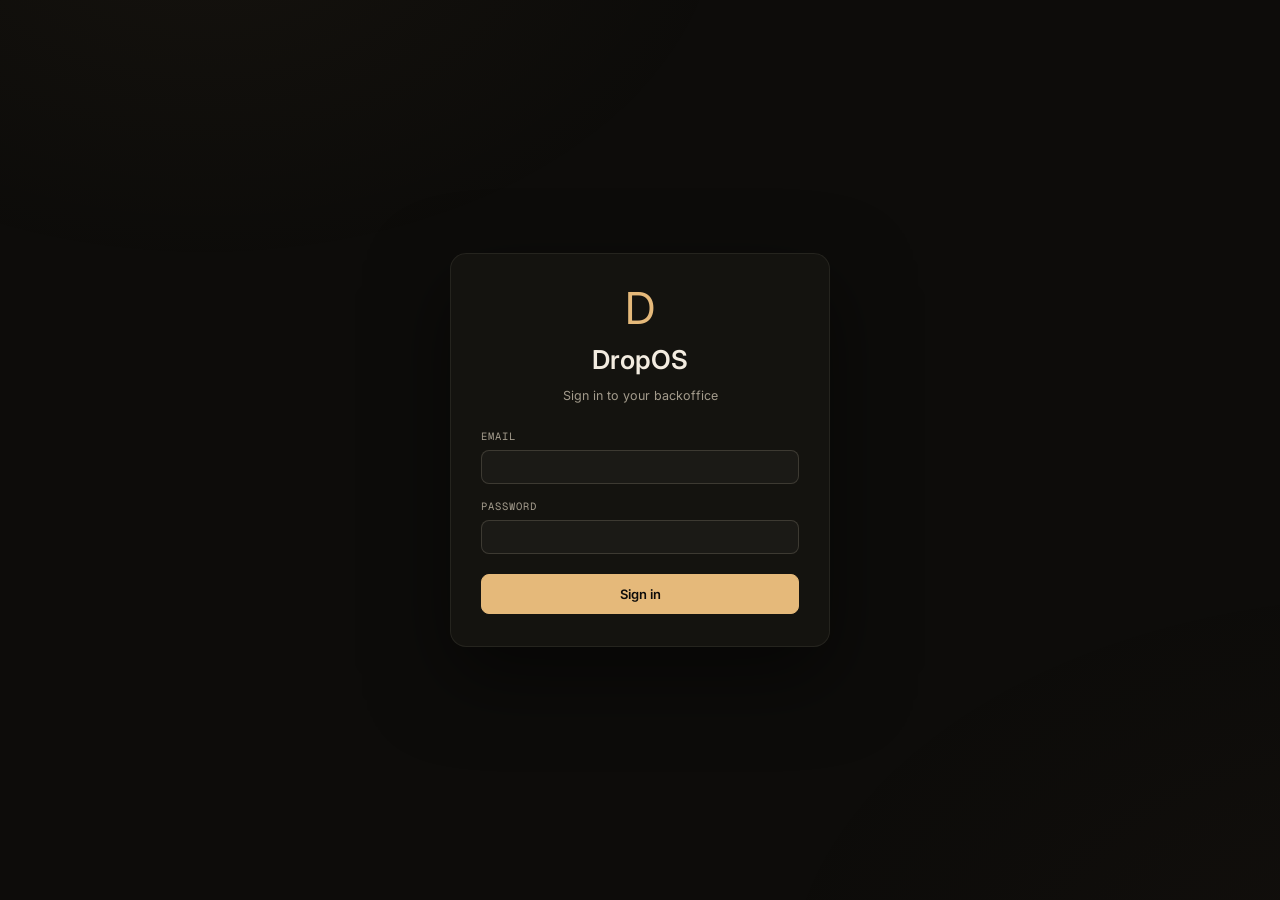
==== commit 1b4fd2b0: "UI font to upright Inter, strict any-text detection with transcription, no-dash captions, Taobao pla" ====
--- a/backend/frontend/index.html
+++ b/backend/frontend/index.html
@@ -1,4 +1,4 @@
-<!DOCTYPE html>
+﻿<!DOCTYPE html>
 <html lang="en">
 <head>
 <meta charset="UTF-8"/>
@@ -8,8 +8,8 @@
 <title>DropOS</title>
 <link rel="preconnect" href="https://fonts.googleapis.com"/>
 <link rel="preconnect" href="https://fonts.gstatic.com" crossorigin/>
-<link href="https://fonts.googleapis.com/css2?family=Instrument+Serif:ital@0;1&family=Geist:wght@300;400;500;600;700&family=Geist+Mono:wght@400;500;600&display=swap" rel="stylesheet"/>
-<link rel="stylesheet" href="assets/styles.css?v=24"/>
+<link href="https://fonts.googleapis.com/css2?family=Inter:wght@400;500;600;700&family=Geist+Mono:wght@400;500;600&display=swap" rel="stylesheet"/>
+<link rel="stylesheet" href="assets/styles.css?v=25"/>
 </head>
 <body>
 <div id="app">
@@ -41,17 +41,17 @@
 </div>
 <div id="toast-container"></div>
 
-<script src="assets/core.js?v=24"></script>
-<script src="assets/products.js?v=24"></script>
-<script src="assets/home.js?v=24"></script>
-<script src="assets/review.js?v=24"></script>
-<script src="assets/posts.js?v=24"></script>
-<script src="assets/inbox.js?v=24"></script>
-<script src="assets/brands.js?v=24"></script>
-<script src="assets/scans.js?v=24"></script>
-<script src="assets/analytics.js?v=24"></script>
-<script src="assets/assistant.js?v=24"></script>
-<script src="assets/settings.js?v=24"></script>
+<script src="assets/core.js?v=25"></script>
+<script src="assets/products.js?v=25"></script>
+<script src="assets/home.js?v=25"></script>
+<script src="assets/review.js?v=25"></script>
+<script src="assets/posts.js?v=25"></script>
+<script src="assets/inbox.js?v=25"></script>
+<script src="assets/brands.js?v=25"></script>
+<script src="assets/scans.js?v=25"></script>
+<script src="assets/analytics.js?v=25"></script>
+<script src="assets/assistant.js?v=25"></script>
+<script src="assets/settings.js?v=25"></script>
 <script>bootApp();</script>
 </body>
 </html>
--- a/backend/frontend/assets/styles.css
+++ b/backend/frontend/assets/styles.css
@@ -24,8 +24,8 @@
 
   --t1: #f3ece0; --t2: #d8cfbf; --t3: #a39b8c; --t4: #6f6a5f;
 
-  --ff-d: 'Instrument Serif', 'Times New Roman', serif;
-  --ff-b: 'Geist', -apple-system, BlinkMacSystemFont, 'Segoe UI', sans-serif;
+  --ff-d: 'Inter', -apple-system, BlinkMacSystemFont, 'Segoe UI', sans-serif;
+  --ff-b: 'Inter', -apple-system, BlinkMacSystemFont, 'Segoe UI', sans-serif;
   --ff-m: 'Geist Mono', ui-monospace, SFMono-Regular, monospace;
 
   --r: 8px; --r-lg: 12px; --r-xl: 16px;
@@ -36,8 +36,8 @@
 html, body { height: 100%; }
 body {
   background: var(--bg); color: var(--t1);
-  font-family: var(--ff-b); font-size: 13px; line-height: 1.5;
-  -webkit-font-smoothing: antialiased; letter-spacing: -0.005em;
+  font-family: var(--ff-b); font-size: 14px; line-height: 1.55;
+  -webkit-font-smoothing: antialiased; letter-spacing: 0;
 }
 body::before {
   content: ""; position: fixed; inset: 0; pointer-events: none; z-index: 0;
@@ -60,7 +60,7 @@
   display: flex; flex-direction: column; z-index: 100;
 }
 .sidebar-logo { padding: 18px 20px 14px; display: flex; align-items: center; gap: 10px; cursor: pointer; }
-.logo-mark { font-family: var(--ff-d); font-style: italic; font-size: 28px; line-height: 1; color: var(--accent); }
+.logo-mark { font-family: var(--ff-d); font-size: 28px; line-height: 1; color: var(--accent); }
 .logo-name { font-size: 12px; font-weight: 600; letter-spacing: 0.2em; text-transform: uppercase; color: var(--t1); }
 .nav { flex: 1; padding: 6px 10px; display: flex; flex-direction: column; gap: 2px; overflow-y: auto; }
 .nav-item {
@@ -100,7 +100,7 @@
   border-bottom: 1px solid var(--b1); background: rgba(13,12,10,.6); backdrop-filter: blur(8px);
 }
 .topbar-titles { display: flex; align-items: baseline; gap: 12px; min-width: 0; }
-.page-title { font-family: var(--ff-d); font-style: italic; font-size: 24px; font-weight: 400; color: var(--t1); letter-spacing: -0.01em; }
+.page-title { font-family: var(--ff-d); font-size: 24px; font-weight: 600; color: var(--t1); letter-spacing: -0.01em; }
 .page-sub { font-size: 12px; color: var(--t3); white-space: nowrap; overflow: hidden; text-overflow: ellipsis; }
 #topbar-actions { display: flex; align-items: center; gap: 8px; flex-shrink: 0; }
 #content { flex: 1; overflow-y: auto; padding: 22px 28px 60px; }
@@ -195,7 +195,7 @@
 .badge-purple { background: var(--blue-d); color: var(--blue); }
 .score-pill {
   display: inline-flex; align-items: center; justify-content: center;
-  font-family: var(--ff-d); font-style: italic; font-size: 17px; line-height: 1;
+  font-family: var(--ff-d); font-size: 17px; line-height: 1;
   min-width: 40px; padding: 5px 8px; border-radius: 999px;
   background: rgba(13,12,10,.78); backdrop-filter: blur(4px); border: 1px solid rgba(255,255,255,.08);
 }
@@ -209,8 +209,8 @@
 .card { background: var(--s1); border: 1px solid var(--b1); border-radius: var(--r-lg); padding: 18px 20px; }
 .card.danger { border-color: rgba(209,141,109,.3); }
 .card-hd { display: flex; align-items: center; justify-content: space-between; gap: 10px; margin-bottom: 14px; }
-.card-hd h3 { font-family: var(--ff-d); font-style: italic; font-size: 19px; font-weight: 400; color: var(--t1); }
-.card-title { font-family: var(--ff-d); font-style: italic; font-size: 19px; font-weight: 400; margin-bottom: 14px; }
+.card-hd h3 { font-family: var(--ff-d); font-size: 19px; font-weight: 600; color: var(--t1); }
+.card-title { font-family: var(--ff-d); font-size: 19px; font-weight: 600; margin-bottom: 14px; }
 .card-sm { background: var(--s2); border: 1px solid var(--b1); border-radius: var(--r); padding: 12px 14px; }
 .table-card { padding: 0; overflow: hidden; }
 .kv { display: flex; align-items: center; gap: 10px; font-size: 12.5px; color: var(--t2); margin-bottom: 8px; }
@@ -265,7 +265,7 @@
 .empty { text-align: center; padding: 60px 24px; }
 .empty.small { padding: 30px; font-size: 12px; color: var(--t3); }
 .empty-icon { font-size: 30px; margin-bottom: 12px; display: block; opacity: .2; font-family: var(--ff-d); }
-.empty h3 { font-family: var(--ff-d); font-style: italic; font-size: 24px; font-weight: 400; color: var(--t2); margin-bottom: 6px; }
+.empty h3 { font-family: var(--ff-d); font-size: 24px; font-weight: 600; color: var(--t2); margin-bottom: 6px; }
 .empty p  { font-size: 12.5px; color: var(--t3); line-height: 1.6; max-width: 520px; margin: 0 auto; }
 .empty-actions { display: flex; gap: 8px; justify-content: center; margin-top: 16px; }
 #toast-container { position: fixed; top: 18px; right: 18px; z-index: 500; display: flex; flex-direction: column; gap: 8px; max-width: 420px; }
@@ -288,7 +288,7 @@
 .ap-hero.on { border-color: rgba(168,196,162,.25); }
 .ap-hero.on::after { content: ""; position: absolute; inset: 0; pointer-events: none; background: radial-gradient(600px 200px at 10% 0%, rgba(168,196,162,.08), transparent 70%); }
 .ap-hero-title { display: flex; align-items: center; gap: 12px; margin-bottom: 6px; }
-.ap-hero-title h2 { font-family: var(--ff-d); font-style: italic; font-size: 30px; font-weight: 400; }
+.ap-hero-title h2 { font-family: var(--ff-d); font-size: 30px; font-weight: 600; }
 .ap-hero p { font-size: 13px; color: var(--t3); max-width: 640px; line-height: 1.6; }
 .ap-big-dot { width: 12px; height: 12px; border-radius: 50%; background: var(--t4); }
 .ap-hero.on .ap-big-dot { background: var(--green); box-shadow: 0 0 0 4px rgba(168,196,162,.18); animation: pulse 2.4s infinite; }
@@ -341,7 +341,7 @@
 .needs-empty svg { width: 14px; height: 14px; }
 .today-grid { display: grid; grid-template-columns: repeat(4, 1fr); gap: 8px; }
 .today-stat { background: var(--s2); border: 1px solid var(--b1); border-radius: var(--r); padding: 10px 12px; }
-.ts-val { font-family: var(--ff-d); font-style: italic; font-size: 24px; line-height: 1; color: var(--t1); }
+.ts-val { font-family: var(--ff-d); font-size: 24px; line-height: 1; color: var(--t1); }
 .ts-lbl { font-size: 10.5px; color: var(--t3); margin-top: 4px; }
 .today-stat.ok .ts-val { color: var(--green); } .today-stat.info .ts-val { color: var(--blue); }
 .today-stat.hot .ts-val { color: var(--hot); } .today-stat.err .ts-val { color: var(--red); }
@@ -387,7 +387,7 @@
 .pcard-sub { font-size: 11px; color: var(--t3); line-height: 1.4; display: -webkit-box; -webkit-line-clamp: 1; -webkit-box-orient: vertical; overflow: hidden; }
 .pcard-meta { font-size: 11px; color: var(--t4); font-family: var(--ff-m); white-space: nowrap; overflow: hidden; text-overflow: ellipsis; }
 .pcard-pricing { display: flex; align-items: baseline; gap: 8px; flex-wrap: wrap; margin-top: 4px; font-size: 11px; color: var(--t3); }
-.p-sell { font-family: var(--ff-d); font-style: italic; font-size: 20px; color: var(--t1); line-height: 1; }
+.p-sell { font-family: var(--ff-d); font-size: 20px; color: var(--t1); line-height: 1; }
 .p-cost { font-family: var(--ff-m); }
 .p-margin { font-family: var(--ff-m); background: var(--s3); border-radius: 999px; padding: 1px 7px; color: var(--t2); }
 .p-margin.good { background: var(--green-d); color: var(--green); }
@@ -441,7 +441,7 @@
 .msg-hd b { color: var(--t1); }
 .msg-time { font-family: var(--ff-m); font-size: 10.5px; color: var(--t4); }
 .msg-text { font-size: 13.5px; color: var(--t2); line-height: 1.55; white-space: pre-wrap; }
-.msg-auto { font-size: 11.5px; color: var(--t3); margin-top: 6px; font-style: italic; }
+.msg-auto { font-size: 11.5px; color: var(--t3); margin-top: 6px; }
 .msg-reply { display: flex; gap: 6px; margin-top: 10px; }
 .msg-reply input { flex: 1; }
 
@@ -455,7 +455,7 @@
 .step-num.active { background: var(--ac-dim); color: var(--accent); }
 .mini-metric { background: var(--s3); border: 1px solid var(--b1); border-radius: var(--r); padding: 12px 14px; }
 .mini-metric-label { font-size: 10px; color: var(--t4); font-family: var(--ff-m); text-transform: uppercase; letter-spacing: .1em; margin-bottom: 4px; }
-.mini-metric-val { font-family: var(--ff-d); font-style: italic; font-size: 24px; }
+.mini-metric-val { font-family: var(--ff-d); font-size: 24px; }
 .progress-bar { height: 6px; background: var(--s3); border-radius: 3px; overflow: hidden; }
 .progress-fill { height: 100%; background: var(--accent); border-radius: 3px; transition: width .4s; }
 
@@ -464,7 +464,7 @@
 .pl-stage:first-child { border-radius: var(--r) 0 0 var(--r); } .pl-stage:last-child { border-radius: 0 var(--r) var(--r) 0; }
 .pl-stage:hover, .pl-stage.active { background: var(--s3); } .pl-stage.active { border-color: var(--accent); }
 .pl-stage-label { font-size: 10px; color: var(--t4); text-transform: uppercase; letter-spacing: .12em; font-family: var(--ff-m); margin-bottom: 6px; }
-.pl-stage-count { font-family: var(--ff-d); font-style: italic; font-size: 26px; }
+.pl-stage-count { font-family: var(--ff-d); font-size: 26px; }
 .pl-stage.reject .pl-stage-count { color: var(--red); } .pl-stage.pass .pl-stage-count { color: var(--green); } .pl-stage.neutral .pl-stage-count { color: var(--t2); }
 .pl-arrow { display: flex; align-items: center; color: var(--t4); font-size: 16px; padding: 0 4px; flex-shrink: 0; }
 .pl-grid { display: grid; grid-template-columns: repeat(auto-fill, minmax(150px, 1fr)); gap: 10px; }
@@ -479,7 +479,7 @@
 .pl-summary { display: grid; grid-template-columns: repeat(auto-fill, minmax(150px, 1fr)); gap: 10px; margin-bottom: 20px; }
 .pl-sum-card { background: var(--s1); border: 1px solid var(--b1); border-radius: var(--r); padding: 12px 14px; }
 .pl-sum-label { font-size: 10px; color: var(--t4); text-transform: uppercase; letter-spacing: .12em; font-family: var(--ff-m); margin-bottom: 6px; }
-.pl-sum-val { font-family: var(--ff-d); font-style: italic; font-size: 22px; color: var(--t1); }
+.pl-sum-val { font-family: var(--ff-d); font-size: 22px; color: var(--t1); }
 .pl-sum-sub { font-size: 11px; color: var(--t2); margin-top: 3px; }
 
 /* ── Analytics ──────────────────────────────────────────────────────────── */
@@ -507,7 +507,7 @@
 .dash-stat-grid { display: grid; grid-template-columns: repeat(3, 1fr); gap: 12px; }
 .dash-stat-card { background: var(--s1); border: 1px solid var(--b1); border-radius: var(--r-lg); padding: 16px 18px; }
 .dash-stat-label { font-size: 10px; color: var(--t4); text-transform: uppercase; letter-spacing: .12em; font-family: var(--ff-m); margin-bottom: 8px; }
-.dash-stat-val { font-family: var(--ff-d); font-style: italic; font-size: 32px; line-height: 1; }
+.dash-stat-val { font-family: var(--ff-d); font-size: 32px; line-height: 1; }
 .dash-stat-actions { display: flex; gap: 8px; margin-top: 10px; }
 .catalog-table-wrap { overflow-x: auto; border-radius: var(--r-lg); border: 1px solid var(--b1); background: var(--s1); }
 .catalog-table { width: 100%; border-collapse: collapse; font-size: 12.5px; }
@@ -534,7 +534,7 @@
 .m3 { display: grid; grid-template-columns: repeat(3, 1fr); gap: 8px; }
 .mbox { background: var(--s3); border: 1px solid var(--b1); border-radius: var(--r); padding: 11px 13px; }
 .mbox-lbl { font-size: 10px; color: var(--t4); font-family: var(--ff-m); text-transform: uppercase; letter-spacing: .1em; margin-bottom: 5px; }
-.mbox-val { font-family: var(--ff-d); font-style: italic; font-size: 22px; line-height: 1; }
+.mbox-val { font-family: var(--ff-d); font-size: 22px; line-height: 1; }
 .mbox-sub { font-size: 10px; color: var(--t4); font-family: var(--ff-m); margin-top: 3px; }
 .sbar-row { display: flex; align-items: center; gap: 10px; margin-bottom: 9px; }
 .sbar-lbl { font-size: 11px; color: var(--t3); font-family: var(--ff-m); width: 100px; flex-shrink: 0; }
@@ -545,7 +545,7 @@
 /* ── Modal ──────────────────────────────────────────────────────────────── */
 .modal-overlay { position: fixed; inset: 0; background: rgba(0,0,0,.65); z-index: 200; display: flex; align-items: center; justify-content: center; padding: 20px; backdrop-filter: blur(3px); }
 .modal { background: var(--s2); border: 1px solid var(--b2); border-radius: var(--r-lg); padding: 24px; width: 420px; max-width: 100%; }
-.modal-title { font-family: var(--ff-d); font-style: italic; font-size: 22px; margin-bottom: 3px; }
+.modal-title { font-family: var(--ff-d); font-size: 22px; margin-bottom: 3px; }
 .modal-sub { font-size: 12px; color: var(--t3); margin-bottom: 16px; line-height: 1.5; }
 .reason-pills { display: flex; flex-wrap: wrap; gap: 6px; margin-bottom: 14px; }
 
@@ -593,7 +593,7 @@
 .chat-card-price { font-size: 12px; font-weight: 600; color: var(--accent); }
 .chat-card-score { font-size: 10px; background: var(--s4); border-radius: 4px; padding: 1px 4px; color: var(--t3); }
 .chat-card-stage { font-size: 10px; text-transform: capitalize; }
-.chat-card-reason { font-size: 11px; color: var(--t3); margin-bottom: 5px; line-height: 1.4; font-style: italic; }
+.chat-card-reason { font-size: 11px; color: var(--t3); margin-bottom: 5px; line-height: 1.4; }
 .chat-card-actions { display: flex; gap: 6px; margin-top: 8px; }
 .chat-card-approve-btn { flex: 1; padding: 6px 0; background: var(--green-d); color: var(--green); border: 1px solid rgba(168,196,162,.25); border-radius: var(--r); font-size: 11px; font-family: var(--ff-m); cursor: pointer; }
 .chat-card-reject-btn { flex: 1; padding: 6px 0; background: var(--red-d); color: var(--red); border: 1px solid rgba(209,141,109,.2); border-radius: var(--r); font-size: 11px; font-family: var(--ff-m); cursor: pointer; }
@@ -604,7 +604,7 @@
 .chat-edit-item { background: var(--s2); border: 1px solid var(--b1); border-radius: 8px; padding: 8px 10px; display: flex; flex-wrap: wrap; gap: 6px; align-items: center; }
 .chat-edit-id { font-size: 11px; color: var(--t4); font-weight: 600; min-width: 32px; }
 .chat-edit-field { font-size: 11px; color: var(--t2); background: var(--s3); padding: 2px 7px; border-radius: 5px; }
-.chat-edit-field.caption-preview { color: var(--t3); font-style: italic; }
+.chat-edit-field.caption-preview { color: var(--t3); }
 .chat-action-btn.approve-btn { background: var(--green-d); color: var(--green); border-color: rgba(168,196,162,.3); }
 .chat-bulk-row { display: flex; gap: 8px; margin-top: 10px; flex-wrap: wrap; }
 .chat-bulk-approve { background: var(--green-d) !important; color: var(--green) !important; border: 1px solid rgba(168,196,162,.3) !important; padding: 8px 14px !important; font-size: 12px !important; }
@@ -616,7 +616,7 @@
 .settings-grid { display: grid; grid-template-columns: repeat(auto-fit, minmax(340px, 1fr)); gap: 16px; align-items: start; }
 .settings-grid .card.wide { grid-column: 1 / -1; }
 .setup-hd { display: flex; align-items: flex-end; justify-content: space-between; gap: 20px; margin-bottom: 14px; }
-.setup-hd h3 { font-family: var(--ff-d); font-style: italic; font-size: 22px; font-weight: 400; }
+.setup-hd h3 { font-family: var(--ff-d); font-size: 22px; font-weight: 600; }
 .setup-bar { width: 240px; height: 6px; background: var(--s3); border-radius: 3px; overflow: hidden; }
 .setup-bar i { display: block; height: 100%; background: var(--green); border-radius: 3px; transition: width .4s; }
 .setup-list { list-style: none; display: flex; flex-direction: column; gap: 8px; max-width: 860px; }
@@ -641,7 +641,7 @@
 .brand-card.add small { font-size: 11px; color: var(--t4); text-align: center; max-width: 200px; line-height: 1.5; }
 .brand-card.add:hover { border-color: var(--accent); color: var(--t1); }
 .brand-hd { display: flex; align-items: center; justify-content: space-between; gap: 10px; }
-.brand-name { font-family: var(--ff-d); font-style: italic; font-size: 20px; color: var(--t1); }
+.brand-name { font-family: var(--ff-d); font-size: 20px; color: var(--t1); }
 .brand-niche { font-size: 12px; color: var(--t3); line-height: 1.5; min-height: 34px; display: -webkit-box; -webkit-line-clamp: 2; -webkit-box-orient: vertical; overflow: hidden; }
 .brand-stats { display: flex; gap: 14px; font-size: 11.5px; color: var(--t3); }
 .brand-stats b { color: var(--t1); font-weight: 600; }
@@ -659,8 +659,8 @@
 body.is-login #content { padding: 0; display: flex; align-items: center; justify-content: center; }
 .login-container { width: 100%; display: flex; align-items: center; justify-content: center; padding: 24px; }
 .login-box { width: 380px; max-width: 100%; background: var(--s1); border: 1px solid var(--b1); border-radius: var(--r-xl); padding: 32px 30px; text-align: center; box-shadow: 0 30px 80px rgba(0,0,0,.5); }
-.login-logo { font-family: var(--ff-d); font-style: italic; font-size: 44px; color: var(--accent); line-height: 1; margin-bottom: 10px; }
-.login-box h2 { font-family: var(--ff-d); font-style: italic; font-size: 26px; font-weight: 400; margin-bottom: 6px; }
+.login-logo { font-family: var(--ff-d); font-size: 44px; color: var(--accent); line-height: 1; margin-bottom: 10px; }
+.login-box h2 { font-family: var(--ff-d); font-size: 26px; font-weight: 600; margin-bottom: 6px; }
 .login-sub { font-size: 12.5px; color: var(--t3); margin-bottom: 22px; line-height: 1.6; }
 .login-box form { text-align: left; }
 .login-btn { width: 100%; margin-top: 6px; padding: 11px; font-size: 13px; }
